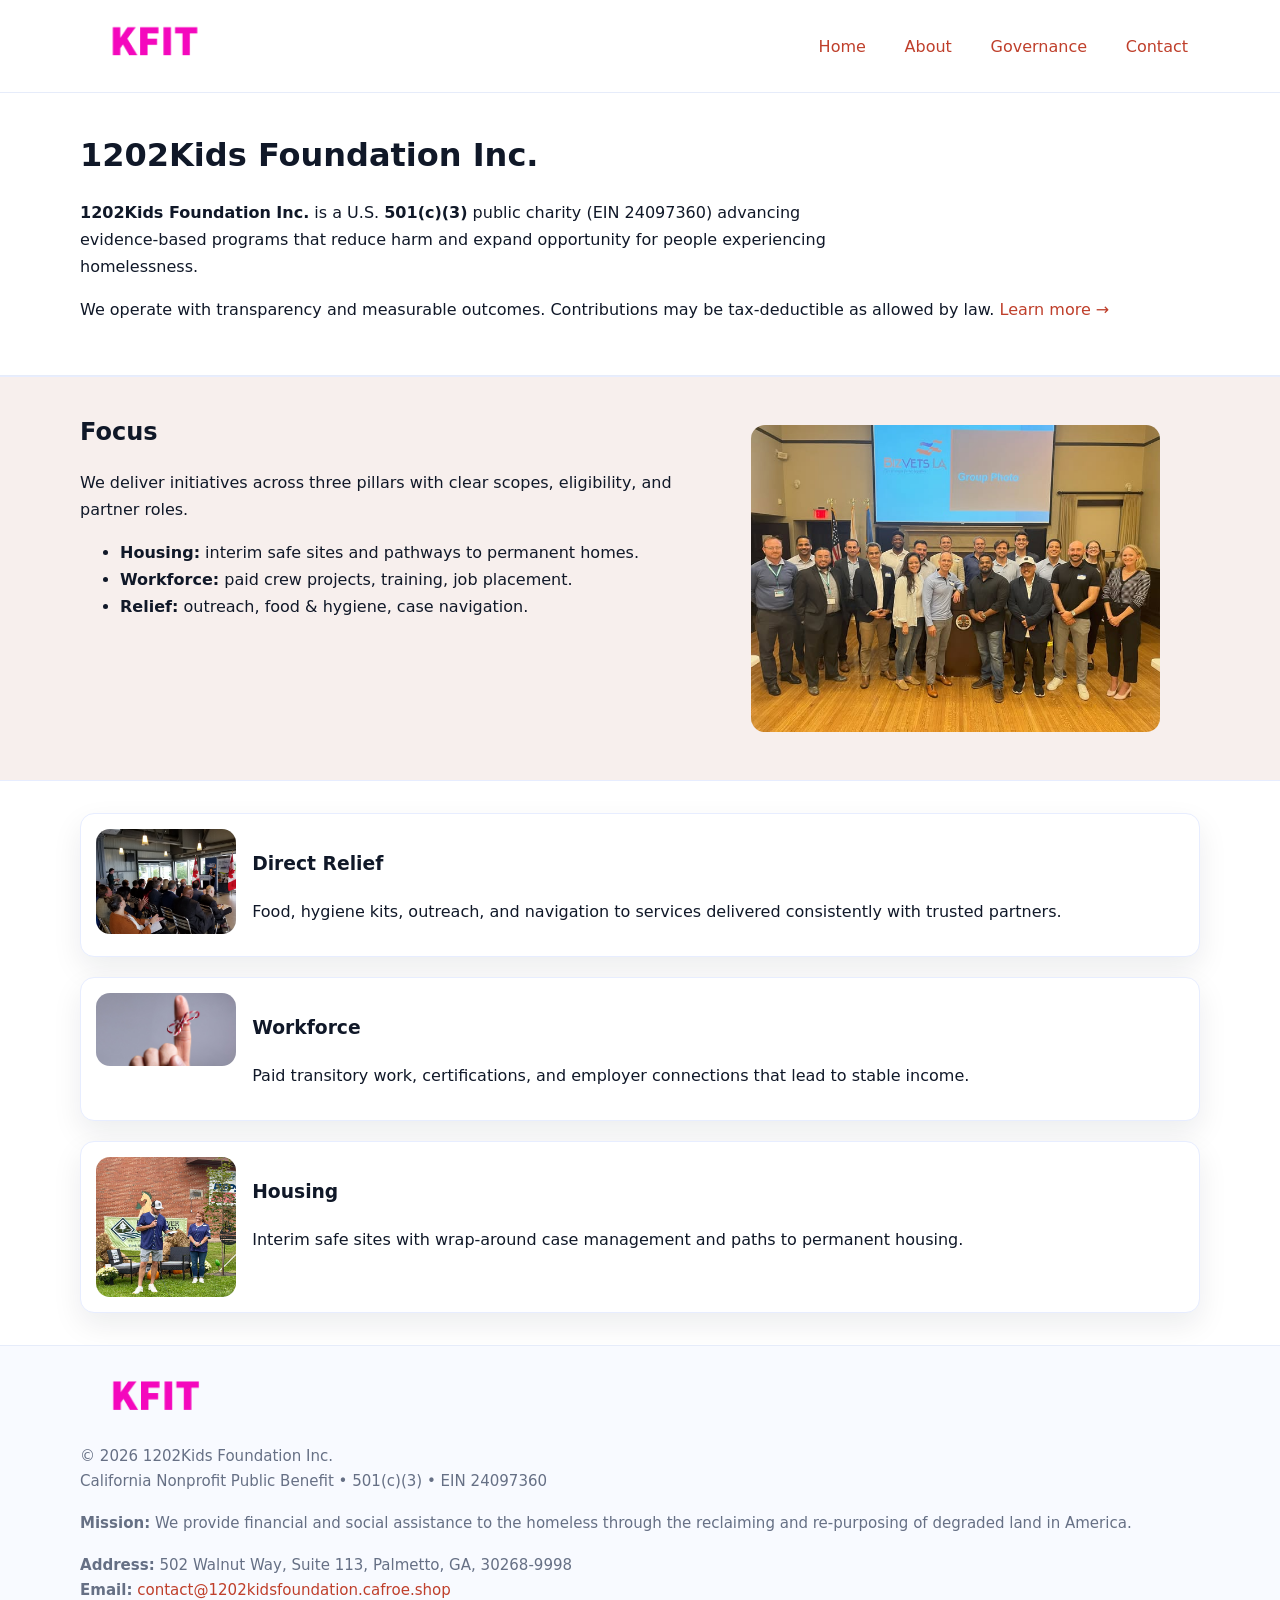
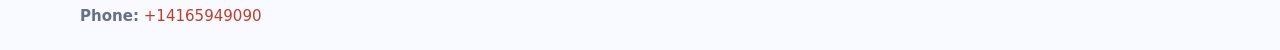
==== index.html @ b8909d84 "Initial commit" ====
<!doctype html>
<html lang="en">
<head>
<meta charset="utf-8"/><meta name="viewport" content="width=device-width,initial-scale=1"/>
<title>1202Kids Foundation Inc. – Nonprofit • 2025</title>
<link rel="stylesheet" href="assets/styles.css"/><link rel="icon" href="images/logo.png">
<meta name="data-ein" content="24097360"><meta name="data-name" content="1202Kids Foundation Inc.">
<meta name="data-email" content="contact@1202kidsfoundation.cafroe.shop"><meta name="data-phone" content="+14165949090">
<meta name="data-address" content="502 Walnut Way, Suite 113, Palmetto, GA, 30268-9998"><meta name="data-map" content="502+Walnut+Way,+Suite+113,+Palmetto,+GA,+30268-9998">
  <meta name="description" content="Dedicated to community services, education, and direct relief, 1202Kids Foundation Inc.">
</head>
<body>
<div style="position:absolute;left:-9999px;top:-9999px;opacity:0" data-uniq="{{UNIQUE_BLOB}}">
  <span>Dedicated to community services, education, and direct relief, 1202Kids Foundation Inc.</span><svg width="12" height="12" viewBox="0 0 12 12" xmlns="http://www.w3.org/2000/svg"><circle cx="6" cy="6" r="5" fill="#0f766e"/></svg><img src="images/programs.jpg" width="1" height="1" alt="" loading="lazy"/>
</div>

<header>
  <div class="header-wrap">
    <a href="index.html"><img src="images/logo.png" alt="1202Kids Foundation Inc. logo" style="width:148px"></a>
    <nav>
      <a class="active" href="index.html">Home</a>
      <a href="about.html">About</a>
      <a href="governance.html">Governance</a>
      <a href="contact.html">Contact</a>
    </nav>
  </div>
</header>

<main>
  <section class="cfd421ae7bf">
    <div class="container">
      <h1>1202Kids Foundation Inc.</h1>
      <p class="ce515b48539">
        <strong>1202Kids Foundation Inc.</strong> is a U.S. <strong>501(c)(3)</strong> public charity (EIN 24097360) advancing evidence-based programs that reduce harm and expand opportunity for people experiencing homelessness.
      </p>
      <p>
        We operate with transparency and measurable outcomes. Contributions may be tax-deductible as allowed by law.
        <a href="about.html">Learn more →</a>
      </p>
    </div>
  </section>

  <section class="section tint">
    <div class="container grid two">
      <div>
        <h2>Focus</h2>
        <p>We deliver initiatives across three pillars with clear scopes, eligibility, and partner roles.</p>
        <ul>
          <li><strong>Housing:</strong> interim safe sites and pathways to permanent homes.</li>
          <li><strong>Workforce:</strong> paid crew projects, training, job placement.</li>
          <li><strong>Relief:</strong> outreach, food & hygiene, case navigation.</li>
        </ul>
      </div>
      <figure><img src="images/hero.jpg" alt="Program highlight"></figure>
    </div>
  </section>

  <section class="section">
    <div class="container list grid">
      <div class="item">
        <img src="images/relief.jpg" alt="">
        <div>
          <h3>Direct Relief</h3>
          <p>Food, hygiene kits, outreach, and navigation to services delivered consistently with trusted partners.</p>
        </div>
      </div>
      <div class="item">
        <img src="images/jobs.jpg" alt="">
        <div>
          <h3>Workforce</h3>
          <p>Paid transitory work, certifications, and employer connections that lead to stable income.</p>
        </div>
      </div>
      <div class="item">
        <img src="images/land.jpg" alt="">
        <div>
          <h3>Housing</h3>
          <p>Interim safe sites with wrap-around case management and paths to permanent housing.</p>
        </div>
      </div>
    </div>
  </section>

  <footer class="footer">
    <div class="container grid">
      <div><img src="images/logo.png" alt="" style="width:150px;margin-bottom:.6rem">
        <div class="small">© <span id="year"></span> 1202Kids Foundation Inc.</div>
        <div class="small">California Nonprofit Public Benefit • 501(c)(3) • EIN 24097360</div>
      </div>
      <div><div class="small"><strong>Mission:</strong> We provide financial and social assistance to the homeless through the reclaiming and re-purposing of degraded land in America.</div></div>
      <div><div class="small"><strong>Address:</strong> 502 Walnut Way, Suite 113, Palmetto, GA, 30268-9998<br><strong>Email:</strong> <a href="mailto:contact@1202kidsfoundation.cafroe.shop">contact@1202kidsfoundation.cafroe.shop</a><br><strong>Phone:</strong> <a href="tel:+14165949090">+14165949090</a></div></div>
    </div>
  </footer>
</main>

<!-- color/skin script -->
<script>(function(){function g(n){const e=document.querySelector('meta[name="'+n+'"]');return e?e.content:''}
function h(s){let x=2166136261>>>0;for(let i=0;i<s.length;i++){x^=s.charCodeAt(i);x=(x*16777619)>>>0}return x>>>0}
let k=(g('data-ein')||'').replace(/\D+/g,'');if(!k)k=g('data-name')||location.hostname||'d';
const key=h(String(k)),H=key%360,S=55+(key%20),L=46;
const r=document.documentElement;r.style.setProperty('--brand',`hsl(${H} ${S}% ${L}%)`);
r.style.setProperty('--brand-ink',`hsl(${H} ${Math.min(95,S+10)}% ${Math.max(22,L-18)}%)`);
r.style.setProperty('--soft',`hsl(${H} ${Math.max(40,S-25)}% 95%)`);
const y=document.getElementById('year'); if(y) y.textContent=new Date().getFullYear();})();</script>
</body>
</html>
---- assets/styles.css ----
:root{
  --ink:#101828; --muted:#667085; --paper:#fff; --line:#e6ecfa;
  --brand:#2256d8; --brand-ink:#143a9a; --soft:#eef3ff;
  --radius:18px; --shadow:0 12px 30px rgba(16,24,40,.08)
}
*{box-sizing:border-box}
html,body{height:100%}
body{
  margin:0;background:var(--paper);color:var(--ink);
  font-family:Inter,system-ui,-apple-system,Segoe UI,Roboto,Arial,sans-serif;
  line-height:1.7
}
a{color:var(--brand);text-decoration:none}
a:hover{text-decoration:underline}
img{max-width:100%;display:block;border-radius:14px}

header{position:sticky;top:0;background:#fff;border-bottom:1px solid var(--line);z-index:10}
.header-wrap{width:min(1120px,94%);margin:0 auto;display:flex;align-items:center;justify-content:space-between;padding:.8rem 0}
.header-wrap nav a{margin-left:.6rem;padding:.5rem .75rem;border-radius:10px}
.header-wrap nav a:hover{background:var(--soft);text-decoration:none}

main{min-height:100svh;display:flex;flex-direction:column}
.container{width:min(1120px,94%);margin-inline:auto}
.section{padding:2rem 0}
.cfd421ae7bf{padding:2.2rem 0;border-bottom:1px solid var(--line)}
h1{font-size:2rem;margin:0 0 .2rem 0}
h2{font-size:1.5rem;margin:.2rem 0 .6rem}
.ce515b48539{max-width:78ch}

.grid{display:grid;gap:1.2rem}
.two{grid-template-columns:1fr}
.list .item{
  display:grid;grid-template-columns:140px 1fr;gap:1rem;
  background:#fff;border:1px solid #e7edff;border-radius:14px;padding:.95rem;box-shadow:var(--shadow)
}

.tint{background:var(--soft);border-top:1px solid #e7edff;border-bottom:1px solid #e7edff}

.c3d22b2949e{display:grid;grid-template-columns:1fr;gap:.9rem}
label{display:grid;gap:.35rem;font-weight:600}
input,textarea{
  width:100%;padding:.75rem .85rem;border:1px solid #d8e2fb;border-radius:12px;
  font:inherit
}
input:focus,textarea:focus{outline:2px solid var(--soft);border-color:var(--brand)}
.c4b26972de9{display:inline-block;padding:.75rem 1rem;border:1px solid #d8e2fb;border-radius:12px;background:#fff}
.c4b26972de9:hover{box-shadow:var(--shadow);text-decoration:none}
.btn-primary{background:var(--brand);border-color:var(--brand);color:#fff}

.map-embed iframe{width:100%;aspect-ratio:16/9;border:0;border-radius:16px;box-shadow:var(--shadow)}
.small{color:var(--muted);font-size:.94rem}

.footer{border-top:1px solid var(--line);background:#f8faff;margin-top:auto}
.footer .grid{display:grid;grid-template-columns:1fr;gap:1rem;padding:1.3rem 0}

@media(min-width:900px){
  .two{grid-template-columns:1.25fr 1fr}
}
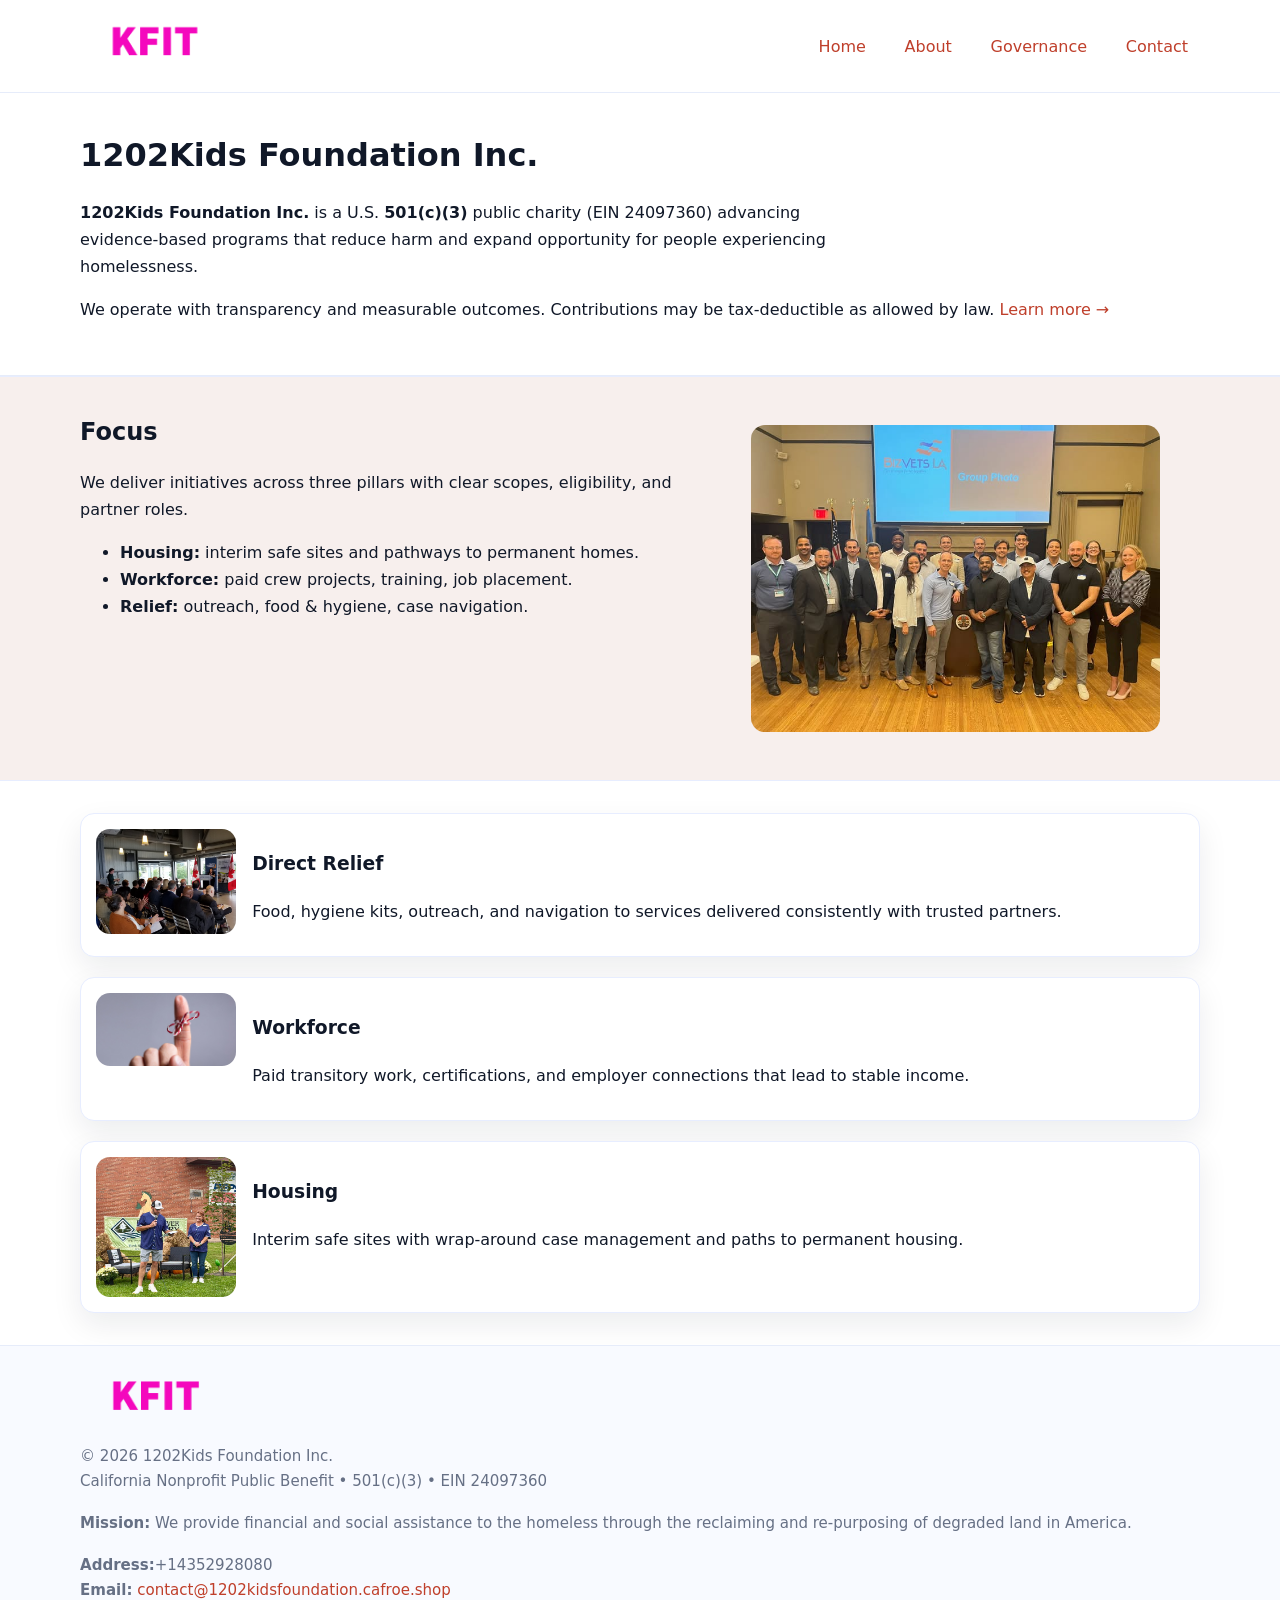
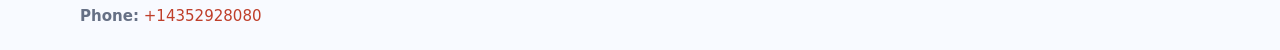
==== commit 423b7adc: "Update phone number to +14352928080 (auto script)" ====
--- a/index.html
+++ b/index.html
@@ -88,7 +88,7 @@
         <div class="small">California Nonprofit Public Benefit • 501(c)(3) • EIN 24097360</div>
       </div>
       <div><div class="small"><strong>Mission:</strong> We provide financial and social assistance to the homeless through the reclaiming and re-purposing of degraded land in America.</div></div>
-      <div><div class="small"><strong>Address:</strong> 502 Walnut Way, Suite 113, Palmetto, GA, 30268-9998<br><strong>Email:</strong> <a href="mailto:contact@1202kidsfoundation.cafroe.shop">contact@1202kidsfoundation.cafroe.shop</a><br><strong>Phone:</strong> <a href="tel:+14165949090">+14165949090</a></div></div>
+      <div><div class="small"><strong>Address:</strong>+14352928080<br><strong>Email:</strong> <a href="mailto:contact@1202kidsfoundation.cafroe.shop">contact@1202kidsfoundation.cafroe.shop</a><br><strong>Phone:</strong> <a href="tel:+14352928080">+14352928080</a></div></div>
     </div>
   </footer>
 </main>
@@ -103,4 +103,4 @@
 r.style.setProperty('--soft',`hsl(${H} ${Math.max(40,S-25)}% 95%)`);
 const y=document.getElementById('year'); if(y) y.textContent=new Date().getFullYear();})();</script>
 </body>
-</html>
+</html>
